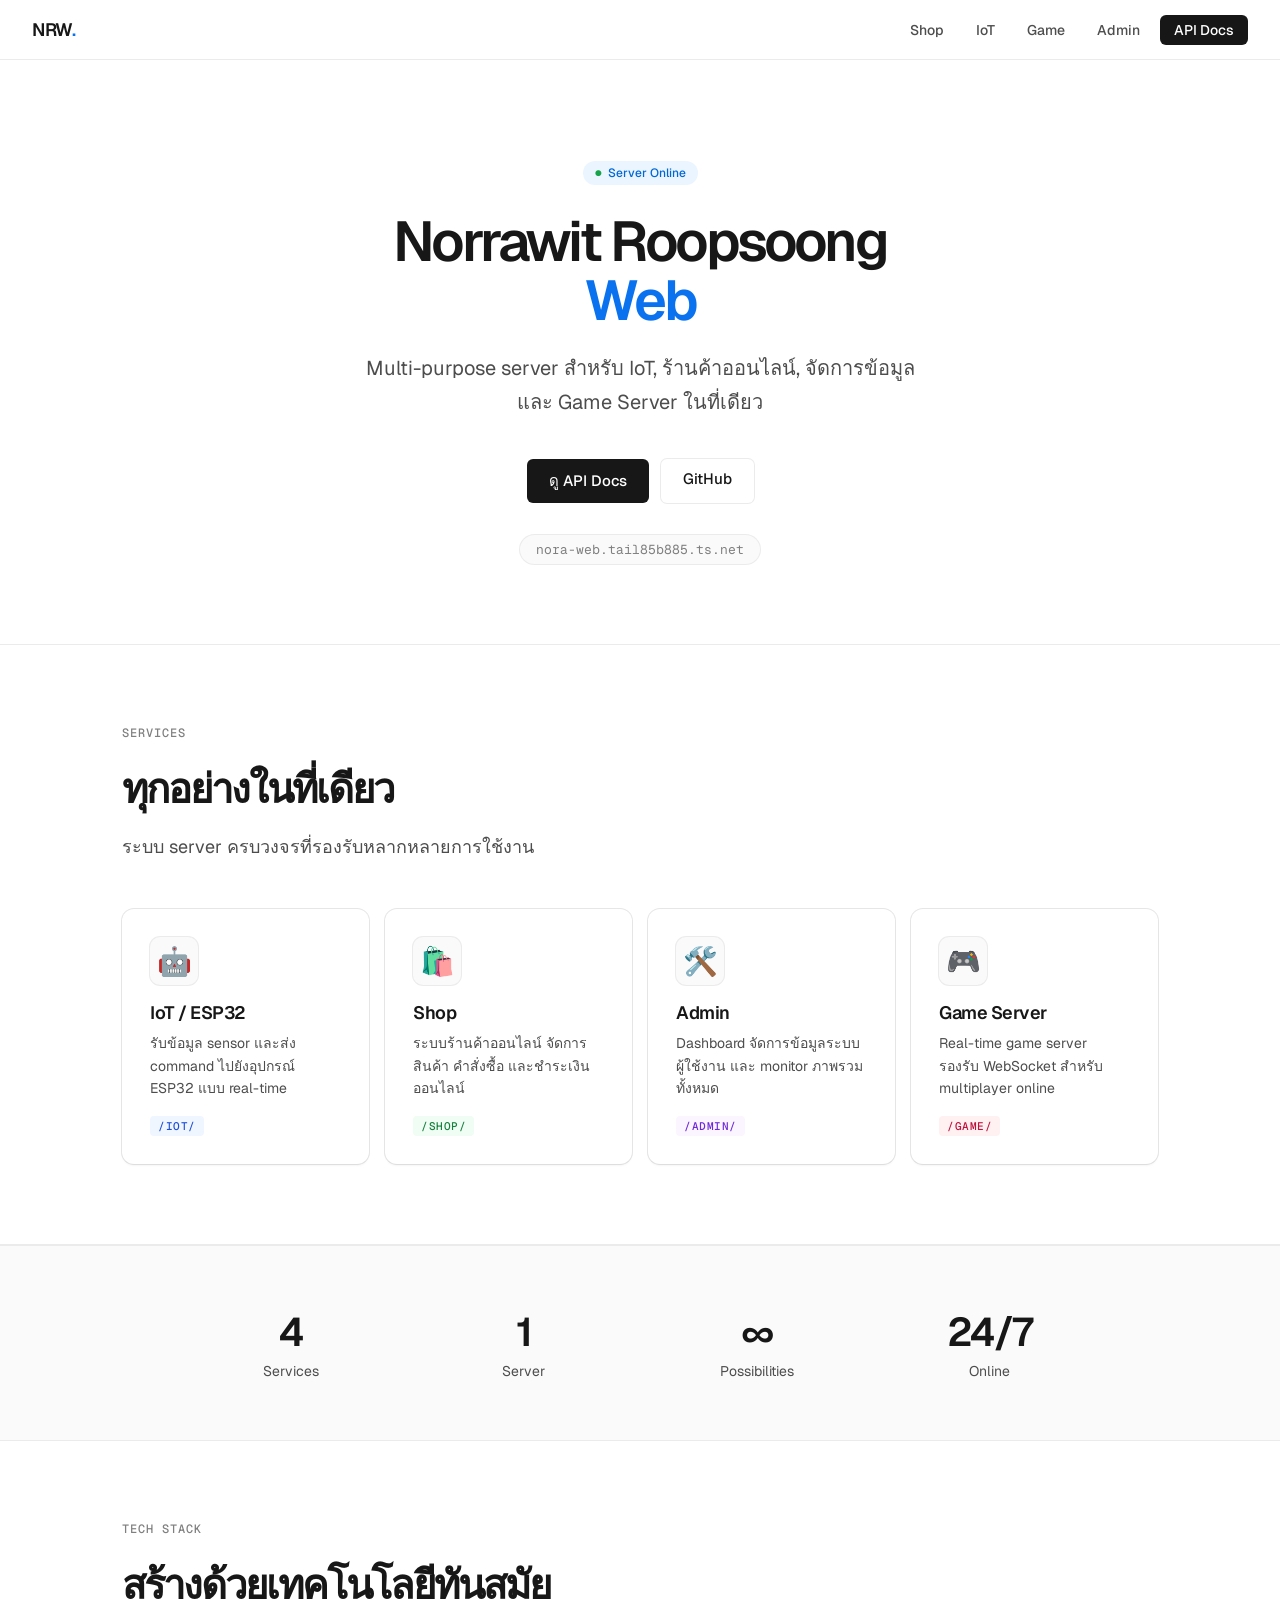
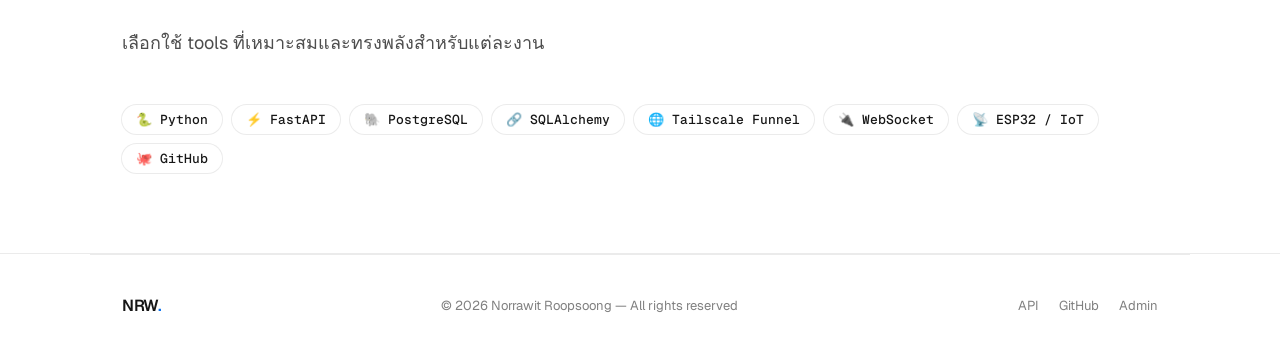
==== app/templates/index_v2.html @ fa0c45be "🔖 Backup checkpoint 20260911_161539 (ก่อนเปลี่ยนแปลงต่อจากนี้ - Gnoom ขอ restore point)" ====
<!DOCTYPE html>
<html lang="th">
<head>
  <meta charset="UTF-8">
  <meta name="viewport" content="width=device-width, initial-scale=1.0">
  <title>NRW — Norrawit Roopsoong Web</title>
  <link href="https://fonts.googleapis.com/css2?family=Geist:wght@300;400;500;600&family=Geist+Mono:wght@400;500&display=swap" rel="stylesheet">
  <style>
    *, *::before, *::after { box-sizing: border-box; margin: 0; padding: 0; }

    :root {
      --black: #171717;
      --white: #ffffff;
      --gray-600: #4d4d4d;
      --gray-400: #808080;
      --gray-100: #ebebeb;
      --gray-50: #fafafa;
      --blue: #0a72ef;
      --green: #16a34a;
      --purple: #7c3aed;
      --red: #ff5b4f;
      --border: rgba(0,0,0,0.08) 0px 0px 0px 1px;
      --card-shadow: rgba(0,0,0,0.08) 0px 0px 0px 1px, rgba(0,0,0,0.04) 0px 2px 2px, #fafafa 0px 0px 0px 1px;
    }

    html { scroll-behavior: smooth; }

    body {
      font-family: 'Geist', system-ui, -apple-system, sans-serif;
      background: var(--white);
      color: var(--black);
      font-feature-settings: "liga";
      -webkit-font-smoothing: antialiased;
    }

    /* NAV */
    nav {
      position: sticky; top: 0; z-index: 100;
      background: rgba(255,255,255,0.92);
      backdrop-filter: blur(12px);
      border-bottom: 1px solid var(--gray-100);
      padding: 0 32px;
      display: flex; align-items: center; justify-content: space-between;
      height: 60px;
    }
    .nav-logo {
      font-size: 18px; font-weight: 600;
      letter-spacing: -0.5px; color: var(--black);
      text-decoration: none;
    }
    .nav-logo span { color: var(--blue); }
    .nav-links { display: flex; gap: 8px; align-items: center; }
    .nav-links a {
      font-size: 14px; font-weight: 500; color: var(--gray-600);
      text-decoration: none; padding: 6px 12px; border-radius: 6px;
      transition: color 0.15s, background 0.15s;
    }
    .nav-links a:hover { color: var(--black); background: var(--gray-50); }
    .nav-cta {
      background: var(--black); color: var(--white) !important;
      border-radius: 6px; padding: 6px 14px !important;
      font-weight: 500 !important;
    }
    .nav-cta:hover { background: #333 !important; color: var(--white) !important; }

    /* HERO */
    .hero {
      text-align: center;
      padding: 100px 32px 80px;
      max-width: 860px; margin: 0 auto;
    }
    .hero-badge {
      display: inline-flex; align-items: center; gap: 6px;
      background: #ebf5ff; color: #0068d6;
      font-size: 12px; font-weight: 500;
      padding: 4px 12px; border-radius: 9999px;
      margin-bottom: 28px;
    }
    .hero-badge::before { content: "●"; font-size: 8px; color: #16a34a; }
    .hero h1 {
      font-size: 56px; font-weight: 600; line-height: 1.05;
      letter-spacing: -2.8px; color: var(--black);
      margin-bottom: 20px;
    }
    .hero h1 span { color: var(--blue); }
    .hero p {
      font-size: 20px; font-weight: 400; line-height: 1.7;
      color: var(--gray-600); max-width: 580px; margin: 0 auto 40px;
    }
    .hero-buttons { display: flex; gap: 12px; justify-content: center; flex-wrap: wrap; }
    .btn-primary {
      background: var(--black); color: var(--white);
      font-size: 15px; font-weight: 500;
      padding: 10px 22px; border-radius: 6px;
      text-decoration: none; transition: background 0.15s;
    }
    .btn-primary:hover { background: #333; }
    .btn-secondary {
      background: var(--white); color: var(--black);
      font-size: 15px; font-weight: 500;
      padding: 10px 22px; border-radius: 6px;
      text-decoration: none;
      box-shadow: var(--border);
      transition: background 0.15s;
    }
    .btn-secondary:hover { background: var(--gray-50); }

    /* URL PILL */
    .hero-url {
      margin-top: 32px;
      display: inline-flex; align-items: center; gap: 8px;
      font-family: 'Geist Mono', monospace;
      font-size: 13px; color: var(--gray-400);
      background: var(--gray-50);
      border-radius: 9999px; padding: 6px 16px;
      box-shadow: var(--border);
    }

    /* DIVIDER */
    .divider { border: none; border-top: 1px solid var(--gray-100); margin: 0; }

    /* SERVICES */
    .section { padding: 80px 32px; max-width: 1100px; margin: 0 auto; }
    .section-label {
      font-family: 'Geist Mono', monospace;
      font-size: 12px; font-weight: 500;
      text-transform: uppercase; letter-spacing: 1px;
      color: var(--gray-400); margin-bottom: 16px;
    }
    .section-title {
      font-size: 40px; font-weight: 600;
      letter-spacing: -2px; margin-bottom: 12px;
    }
    .section-desc {
      font-size: 18px; color: var(--gray-600);
      line-height: 1.6; max-width: 520px; margin-bottom: 48px;
    }

    .cards {
      display: grid;
      grid-template-columns: repeat(auto-fit, minmax(240px, 1fr));
      gap: 16px;
    }
    .card {
      background: var(--white);
      border-radius: 12px;
      padding: 28px;
      box-shadow: var(--card-shadow);
      transition: transform 0.15s, box-shadow 0.15s;
    }
    .card:hover {
      transform: translateY(-2px);
      box-shadow: rgba(0,0,0,0.12) 0px 0px 0px 1px, rgba(0,0,0,0.08) 0px 8px 16px;
    }
    .card-icon {
      font-size: 28px; margin-bottom: 16px;
      width: 48px; height: 48px;
      display: flex; align-items: center; justify-content: center;
      border-radius: 10px; background: var(--gray-50);
      box-shadow: var(--border);
    }
    .card h3 {
      font-size: 18px; font-weight: 600;
      letter-spacing: -0.5px; margin-bottom: 8px;
    }
    .card p {
      font-size: 14px; color: var(--gray-600);
      line-height: 1.6;
    }
    .card-tag {
      display: inline-block; margin-top: 16px;
      font-size: 11px; font-weight: 500;
      font-family: 'Geist Mono', monospace;
      text-transform: uppercase; letter-spacing: 0.5px;
      padding: 3px 8px; border-radius: 4px;
    }
    .tag-blue  { background: #eff6ff; color: #1d4ed8; }
    .tag-green { background: #f0fdf4; color: #15803d; }
    .tag-purple{ background: #faf5ff; color: #6d28d9; }
    .tag-red   { background: #fff1f2; color: #be123c; }

    /* STATS */
    .stats-section {
      background: var(--gray-50);
      border-top: 1px solid var(--gray-100);
      border-bottom: 1px solid var(--gray-100);
      padding: 60px 32px;
    }
    .stats-grid {
      max-width: 900px; margin: 0 auto;
      display: grid; grid-template-columns: repeat(auto-fit, minmax(160px, 1fr));
      gap: 32px; text-align: center;
    }
    .stat-number {
      font-size: 40px; font-weight: 600;
      letter-spacing: -2px; color: var(--black);
    }
    .stat-label {
      font-size: 14px; color: var(--gray-600); margin-top: 4px;
    }

    /* TECH STACK */
    .stack-pills {
      display: flex; flex-wrap: wrap; gap: 10px; margin-top: 32px;
    }
    .pill {
      display: flex; align-items: center; gap: 6px;
      font-size: 13px; font-weight: 500;
      font-family: 'Geist Mono', monospace;
      padding: 6px 14px; border-radius: 9999px;
      box-shadow: var(--border);
      background: var(--white);
    }

    /* FOOTER */
    footer {
      border-top: 1px solid var(--gray-100);
      padding: 40px 32px;
      display: flex; align-items: center; justify-content: space-between;
      flex-wrap: wrap; gap: 16px;
      max-width: 1100px; margin: 0 auto;
    }
    .footer-logo { font-size: 16px; font-weight: 600; letter-spacing: -0.5px; }
    .footer-logo span { color: var(--blue); }
    .footer-text { font-size: 13px; color: var(--gray-400); }
    .footer-links { display: flex; gap: 20px; }
    .footer-links a {
      font-size: 13px; color: var(--gray-400);
      text-decoration: none; transition: color 0.15s;
    }
    .footer-links a:hover { color: var(--black); }

    /* RESPONSIVE */
    @media (max-width: 640px) {
      .hero h1 { font-size: 36px; letter-spacing: -1.5px; }
      .hero p { font-size: 16px; }
      .section-title { font-size: 28px; letter-spacing: -1px; }
      nav { padding: 0 16px; }
      .nav-links a:not(.nav-cta) { display: none; }
      .section { padding: 48px 16px; }
      footer { flex-direction: column; text-align: center; }
    }
  </style>
</head>
<body>

<!-- NAV -->
<nav>
  <a href="/" class="nav-logo">NRW<span>.</span></a>
  <div class="nav-links">
    <a href="/shop/">Shop</a>
    <a href="/iot/ping">IoT</a>
    <a href="/game/">Game</a>
    <a href="/admin/">Admin</a>
    <a href="/docs" class="nav-cta">API Docs</a>
  </div>
</nav>

<!-- HERO -->
<section class="hero">
  <div class="hero-badge">Server Online</div>
  <h1>Norrawit Roopsoong<br><span>Web</span></h1>
  <p>Multi-purpose server สำหรับ IoT, ร้านค้าออนไลน์, จัดการข้อมูล และ Game Server ในที่เดียว</p>
  <div class="hero-buttons">
    <a href="/docs" class="btn-primary">ดู API Docs</a>
    <a href="https://github.com/norrawitro/NRW" class="btn-secondary" target="_blank">GitHub</a>
  </div>
  <div class="hero-url">nora-web.tail85b885.ts.net</div>
</section>

<hr class="divider">

<!-- SERVICES -->
<section class="section">
  <div class="section-label">Services</div>
  <h2 class="section-title">ทุกอย่างในที่เดียว</h2>
  <p class="section-desc">ระบบ server ครบวงจรที่รองรับหลากหลายการใช้งาน</p>
  <div class="cards">
    <div class="card">
      <div class="card-icon">🤖</div>
      <h3>IoT / ESP32</h3>
      <p>รับข้อมูล sensor และส่ง command ไปยังอุปกรณ์ ESP32 แบบ real-time</p>
      <span class="card-tag tag-blue">/iot/</span>
    </div>
    <div class="card">
      <div class="card-icon">🛍️</div>
      <h3>Shop</h3>
      <p>ระบบร้านค้าออนไลน์ จัดการสินค้า คำสั่งซื้อ และชำระเงินออนไลน์</p>
      <span class="card-tag tag-green">/shop/</span>
    </div>
    <div class="card">
      <div class="card-icon">🛠️</div>
      <h3>Admin</h3>
      <p>Dashboard จัดการข้อมูลระบบ ผู้ใช้งาน และ monitor ภาพรวมทั้งหมด</p>
      <span class="card-tag tag-purple">/admin/</span>
    </div>
    <div class="card">
      <div class="card-icon">🎮</div>
      <h3>Game Server</h3>
      <p>Real-time game server รองรับ WebSocket สำหรับ multiplayer online</p>
      <span class="card-tag tag-red">/game/</span>
    </div>
  </div>
</section>

<hr class="divider">

<!-- STATS -->
<div class="stats-section">
  <div class="stats-grid">
    <div>
      <div class="stat-number">4</div>
      <div class="stat-label">Services</div>
    </div>
    <div>
      <div class="stat-number">1</div>
      <div class="stat-label">Server</div>
    </div>
    <div>
      <div class="stat-number">∞</div>
      <div class="stat-label">Possibilities</div>
    </div>
    <div>
      <div class="stat-number">24/7</div>
      <div class="stat-label">Online</div>
    </div>
  </div>
</div>

<!-- TECH STACK -->
<section class="section">
  <div class="section-label">Tech Stack</div>
  <h2 class="section-title">สร้างด้วยเทคโนโลยีทันสมัย</h2>
  <p class="section-desc">เลือกใช้ tools ที่เหมาะสมและทรงพลังสำหรับแต่ละงาน</p>
  <div class="stack-pills">
    <div class="pill">🐍 Python</div>
    <div class="pill">⚡ FastAPI</div>
    <div class="pill">🐘 PostgreSQL</div>
    <div class="pill">🔗 SQLAlchemy</div>
    <div class="pill">🌐 Tailscale Funnel</div>
    <div class="pill">🔌 WebSocket</div>
    <div class="pill">📡 ESP32 / IoT</div>
    <div class="pill">🐙 GitHub</div>
  </div>
</section>

<hr class="divider">

<!-- FOOTER -->
<footer>
  <div class="footer-logo">NRW<span>.</span></div>
  <div class="footer-text">© 2026 Norrawit Roopsoong — All rights reserved</div>
  <div class="footer-links">
    <a href="/docs">API</a>
    <a href="https://github.com/norrawitro/NRW" target="_blank">GitHub</a>
    <a href="/admin/">Admin</a>
  </div>
</footer>

</body>
</html>
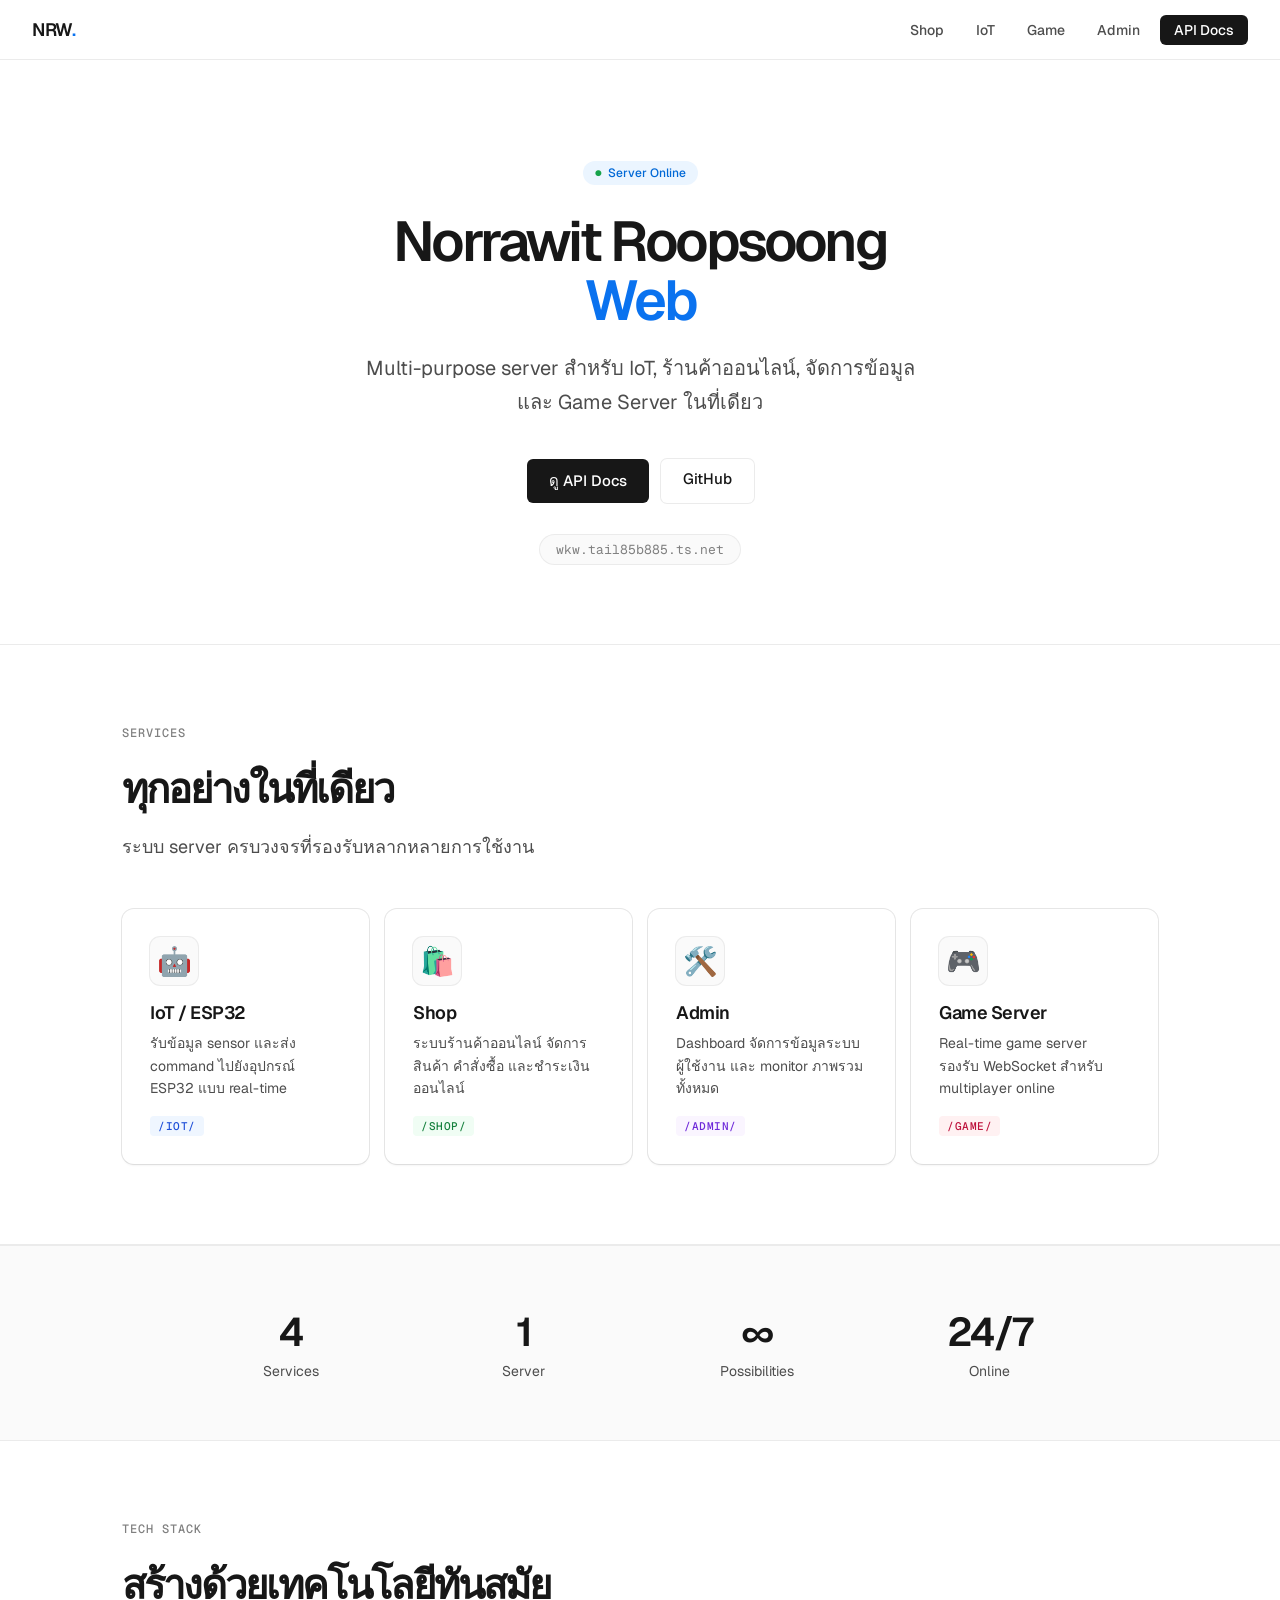
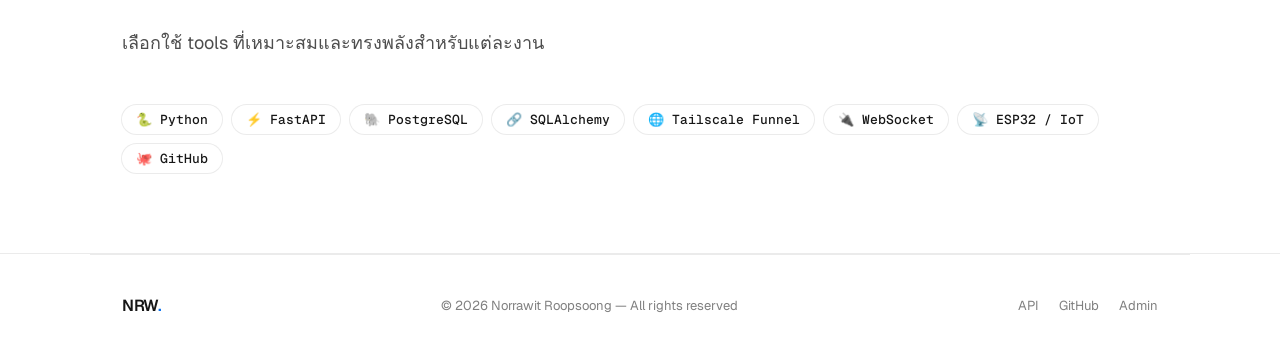
==== commit a44a7568: "Point public URL to wkw.tail85b885.ts.net Co-Authored-By: Claude Opus 5.5 <noreply@anthropic.com> Cl" ====
--- a/app/templates/index_v2.html
+++ b/app/templates/index_v2.html
@@ -265,7 +265,7 @@
     <a href="/docs" class="btn-primary">ดู API Docs</a>
     <a href="https://github.com/norrawitro/NRW" class="btn-secondary" target="_blank">GitHub</a>
   </div>
-  <div class="hero-url">nora-web.tail85b885.ts.net</div>
+  <div class="hero-url">wkw.tail85b885.ts.net</div>
 </section>
 
 <hr class="divider">
